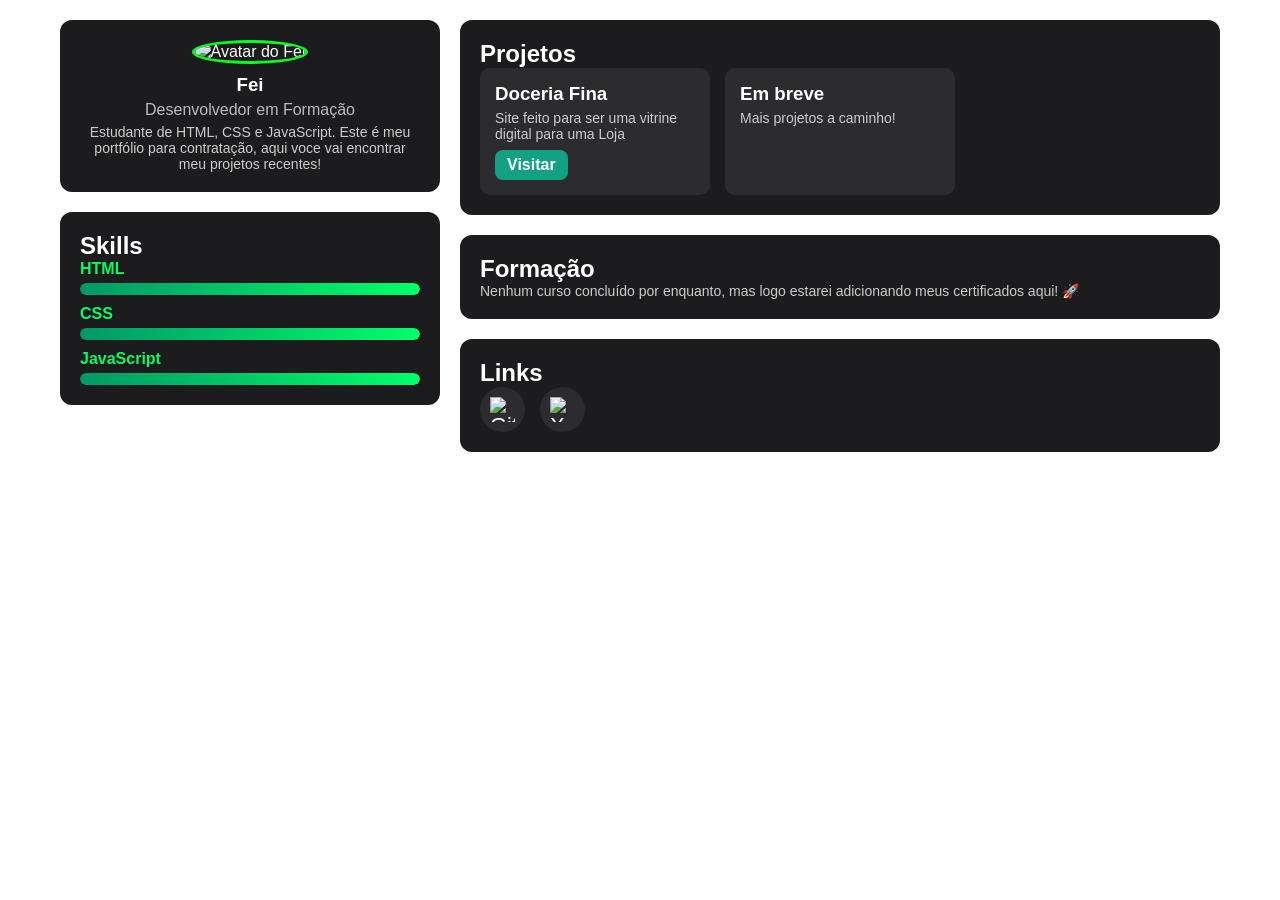
==== index.html @ 3c9e32b0 "Add files via upload" ====
<!DOCTYPE html>
<html lang="pt-BR">
<head>
  <meta charset="UTF-8">
  <meta name="viewport" content="width=device-width, initial-scale=1.0">
  <title>Portfólio do Fei</title>
  <link rel="icon" type="image/png" href="imagens/Crest of Sheikah.png">
  <link rel="stylesheet" href="style.css">
</head>
<body>

<main class="container">
  <!-- LADO ESQUERDO -->
  <aside class="left-panel">
    <!-- PERFIL -->
    <section class="profile-card">
      <img class="avatar" src="imagens/fei-avatar.jpg" alt="Avatar do Fei">
      <h1>Fei</h1>
      <p class="role">Desenvolvedor em Formação</p>
      <p class="bio">Estudante de HTML, CSS e JavaScript. 
        Este é meu portfólio para contratação, 
        aqui voce vai encontrar meu projetos recentes!</p>
    </section>

    <!-- SKILLS -->
    <section class="info-card skills-card">
      <h2>Skills</h2>
      <div class="skills">
        <div class="skill">
          <span>HTML</span>
          <div class="bar"><div class="fill" style="width: 80%;"></div></div>
        </div>
        <div class="skill">
          <span>CSS</span>
          <div class="bar"><div class="fill" style="width: 70%;"></div></div>
        </div>
        <div class="skill">
          <span>JavaScript</span>
          <div class="bar"><div class="fill" style="width: 40%;"></div></div>
        </div>
      </div>
    </section>
  </aside>

  <!-- LADO DIREITO -->
  <section class="right-panel">
    <!-- PROJETOS -->
    <section class="info-card">
      <h2>Projetos</h2>
      <div class="projects-grid">
        <div class="project">
          <h3>Doceria Fina</h3>
          <p>Site feito para ser uma vitrine digital para uma Loja</p>
          <a href="https://solange-alves-docaria-fina.netlify.app/" target="_blank" rel="noopener noreferrer" class="btn">Visitar</a>
        </div>
        <div class="project">
          <h3>Em breve</h3>
          <p>Mais projetos a caminho!</p>
        </div>
      </div>
    </section>

    <!-- FORMAÇÃO -->
    <section class="info-card">
      <h2>Formação</h2>
      <div class="formation">
        <p style="color:#ccc; font-size:14px;">Nenhum curso concluído por enquanto, mas logo estarei adicionando meus certificados aqui! 🚀</p>
      </div>
    </section>

    <!-- LINKS EXTERNOS -->
    <section class="info-card">
      <h2>Links</h2>
      <div class="links">
  <a href="https://github.com/FeiRune12" target="_blank" rel="noopener noreferrer" class="icon-btn">
    <img src="imagens/github.png" alt="GitHub">
  </a>
  <a href="https://x.com/AichiSendou1234" target="_blank" rel="noopener noreferrer" class="icon-btn">
    <img src="imagens/twitter.png" alt="X">
  </a>
</div>
    </section>
  </section>
</main>

<footer>
  <p>Feito por Fei — 2025</p>
</footer>

</body>
</html>
---- style.css ----
/* RESET */
* {
  margin: 0;
  padding: 0;
  box-sizing: border-box;
  font-family: 'Inter', sans-serif;
}

body {
  background: url('imagens/bg-desktop.jpg') no-repeat center center fixed;
  background-size: cover;
  color: #ffffff;
  font-family: 'Inter', sans-serif;
}


/* CONTAINER PRINCIPAL DIVIDIDO */
.container {
  display: flex;
  max-width: 1200px;
  margin: 0 auto;
  gap: 20px;
  padding: 20px;
}

/* LADO ESQUERDO */
.left-panel {
  flex: 1;
  display: flex;
  flex-direction: column;
  gap: 20px;
}

/* LADO DIREITO */
.right-panel {
  flex: 2;
  display: flex;
  flex-direction: column;
  gap: 20px;
}

/* PROFILE CARD */
.profile-card {
  text-align: center;
  padding: 20px;
  background: #1c1c1e;
  border-radius: 12px;
  transition: all 0.3s ease;
}

.profile-card:hover {
  box-shadow: 0 0 20px #00b469;
  transform: translateY(-5px);
}

.profile-card .avatar {
  width: 120px;
  height: 120px;
  border-radius: 50%;
  border: 3px solid #00ff22;
  margin-bottom: 10px;
  object-fit: cover;
  transition: transform 0.3s ease;
}

.profile-card .avatar:hover {
  transform: scale(1.05) rotate(2deg);
}

.profile-card h1 { color: #ffffff; margin-bottom: 5px; }
.profile-card .role { color: #fff; opacity: 0.7; }
.profile-card .bio { color: #ccc; font-size: 14px; margin-top: 5px; }

/* INFO CARDS */
.info-card {
  background: #1c1c1e;
  border-radius: 12px;
  padding: 20px;
  transition: all 0.3s ease;
}

.info-card:hover {
  box-shadow: 0 0 20px #046e4b;
  transform: translateY(-5px);
}

/* PROJECTS GRID */
.projects-grid {
  display: grid;
  grid-template-columns: repeat(auto-fill, minmax(200px, 1fr));
  gap: 15px;
}

.project {
  background: #2c2c2e;
  padding: 15px;
  border-radius: 10px;
  transition: 0.3s;
}

.project:hover {
  box-shadow: 0 0 15px #00ffb3;
  transform: translateY(-3px);
}

.project h3 { color: #fff; margin-bottom: 5px; }
.project p { color: #ccc; font-size: 14px; }

/* BOTÕES */
.btn {
  display: inline-block;
  margin-top: 8px;
  padding: 6px 12px;
  background: #00ffc88e;
  color: #fff;
  border-radius: 8px;
  font-weight: bold;
  text-decoration: none;
  transition: all 0.3s ease;
}

.btn:hover {
  background: #00a78b;
  transform: scale(1.05);
  box-shadow: 0 0 8px #008031;
}

/* SKILLS */
.skills {
  display: flex;
  flex-direction: column;
  gap: 10px;
}

.skill span { font-weight: bold; color: #00ff62; }

.bar {
  width: 100%;
  height: 12px;
  background: #222;
  border-radius: 8px;
  overflow: hidden;
  margin-top: 5px;
}

.fill {
  height: 100%;
  background: linear-gradient(90deg, #009966, #00ff6a);
  border-radius: 8px;
  animation: grow 2s ease forwards;
}

@keyframes grow { from { width: 0; } to { width: var(--target-width); } }

/* LINKS COM ÍCONES */
.links {
  display: flex;
  gap: 15px;
}

.icon-btn {
  display: flex;
  align-items: center;
  justify-content: center;
  width: 45px;
  height: 45px;
  background: #2c2c2e;
  border-radius: 50%;
  color: #fff;
  font-size: 22px;
  transition: 0.3s;
}

.icon-btn:hover {
  background: #009b9b;
  color: #fff;
  transform: scale(1.1);
  box-shadow: 0 0 10px #00ff73;
}

.icon-btn img {
  width: 25px;   /* tamanho do ícone */
  height: 25px;
  object-fit: contain;
  display: block;
  margin: auto;
  transition: transform 0.3s ease, filter 0.3s ease;
}

.icon-btn:hover img {
  transform: scale(1.2);
  filter: drop-shadow(0 0 5px #00b963);
}

/* FOOTER */
footer {
  text-align: center;
  margin-top: 30px;
  opacity: 0.7;
}

/* RESPONSIVO */
@media (max-width: 900px) {
  .container {
    flex-direction: column;
  }
}
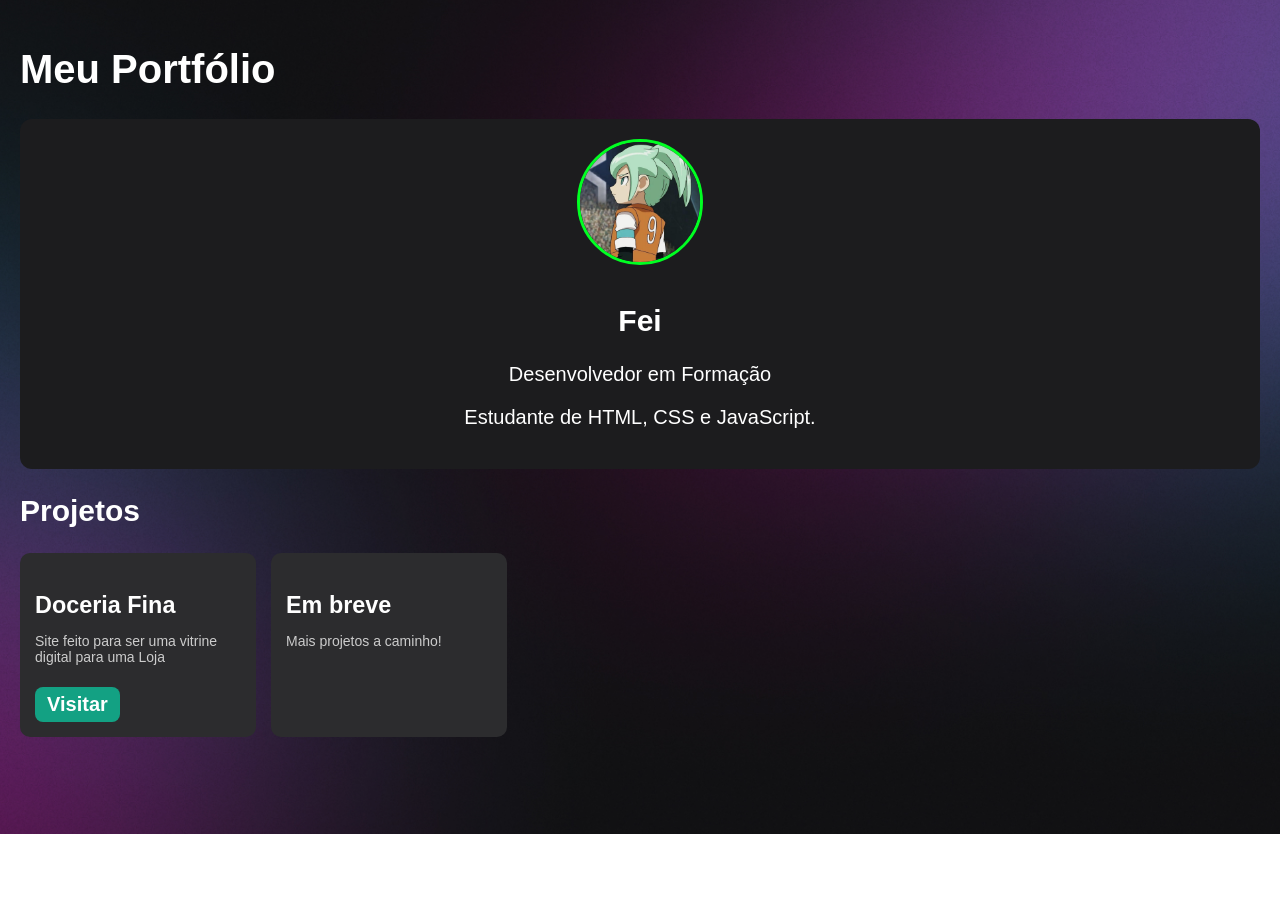
==== commit 9aa9d1c2: "Enhance index.html with styles and layout improvements Added styling for the portfolio page and impr" ====
--- a/index.html
+++ b/index.html
@@ -4,88 +4,152 @@
   <meta charset="UTF-8">
   <meta name="viewport" content="width=device-width, initial-scale=1.0">
   <title>Portfólio do Fei</title>
-  <link rel="icon" type="image/png" href="imagens/Crest of Sheikah.png">
-  <link rel="stylesheet" href="style.css">
+  <style>
+    /* Corpo da página */
+    body {
+      background: url(imagens/bg-desktop.jpg) no-repeat center center;
+      background-size: cover;
+      color: #fff;
+      font-size: 20px;
+      font-family: Arial, sans-serif;
+      margin: 0;
+      padding: 20px;
+    }
+
+    /* Transição suave nos links e botões */
+    a, button {
+      transition: all 0.3s ease;
+    }
+
+    /* Efeito de hover no texto */
+    h1:hover {
+      color: orange;
+      transform: scale(1.1);
+    }
+
+    /* Responsividade básica */
+    @media (max-width: 600px) {
+      body {
+        font-size: 16px;
+      }
+      h1 {
+        font-size: 40px;
+      }
+    }
+
+    /* Seção de conteúdo */
+    .content {
+      max-width: 800px;
+      margin: 20px auto;
+      text-align: center;
+    }
+
+    /* PROFILE CARD */
+    .profile-card {
+      text-align: center;
+      padding: 20px;
+      background: #1c1c1e;
+      border-radius: 12px;
+      transition: all 0.3s ease;
+    }
+
+    .profile-card:hover {
+      box-shadow: 0 0 20px #00b469;
+      transform: translateY(-5px);
+    }
+
+    .profile-card .avatar {
+      width: 120px;
+      height: 120px;
+      border-radius: 50%;
+      border: 3px solid #00ff22;
+      margin-bottom: 10px;
+      object-fit: cover;
+      transition: transform 0.3s ease;
+    }
+
+    .profile-card .avatar:hover {
+      transform: scale(1.05) rotate(2deg);
+    }
+
+    /* PROJECTS GRID */
+    .projects-grid {
+      display: grid;
+      grid-template-columns: repeat(auto-fill, minmax(200px, 1fr));
+      gap: 15px;
+    }
+
+    .project {
+      background: #2c2c2e;
+      padding: 15px;
+      border-radius: 10px;
+      transition: 0.3s;
+    }
+
+    .project:hover {
+      box-shadow: 0 0 15px #00ffb3;
+      transform: translateY(-3px);
+    }
+
+    .project h3 { color: #fff; margin-bottom: 5px; }
+    .project p { color: #ccc; font-size: 14px; }
+
+    /* BOTÕES */
+    .btn {
+      display: inline-block;
+      margin-top: 8px;
+      padding: 6px 12px;
+      background: #00ffc88e;
+      color: #fff;
+      border-radius: 8px;
+      font-weight: bold;
+      text-decoration: none;
+      transition: all 0.3s ease;
+    }
+
+    .btn:hover {
+      background: #00a78b;
+      transform: scale(1.05);
+      box-shadow: 0 0 8px #008031;
+    }
+
+  </style>
 </head>
 <body>
 
-<main class="container">
-  <!-- LADO ESQUERDO -->
-  <aside class="left-panel">
-    <!-- PERFIL -->
-    <section class="profile-card">
-      <img class="avatar" src="imagens/fei-avatar.jpg" alt="Avatar do Fei">
-      <h1>Fei</h1>
-      <p class="role">Desenvolvedor em Formação</p>
-      <p class="bio">Estudante de HTML, CSS e JavaScript. 
-        Este é meu portfólio para contratação, 
-        aqui voce vai encontrar meu projetos recentes!</p>
+  <h1>Meu Portfólio</h1>
+
+  <main class="container">
+    <!-- LADO ESQUERDO -->
+    <aside class="left-panel">
+      <!-- PERFIL -->
+      <section class="profile-card">
+        <img class="avatar" src="imagens/fei-avatar.jpg" alt="Avatar do Fei">
+        <h2>Fei</h2>
+        <p class="role">Desenvolvedor em Formação</p>
+        <p class="bio">Estudante de HTML, CSS e JavaScript.</p>
+      </section>
+    </aside>
+
+    <!-- LADO DIREITO -->
+    <section class="right-panel">
+      <!-- PROJETOS -->
+      <section class="info-card">
+        <h2>Projetos</h2>
+        <div class="projects-grid">
+          <div class="project">
+            <h3>Doceria Fina</h3>
+            <p>Site feito para ser uma vitrine digital para uma Loja</p>
+            <a href="https://solange-alves-docaria-fina.netlify.app/" target="_blank" rel="noopener noreferrer" class="btn">Visitar</a>
+          </div>
+          <div class="project">
+            <h3>Em breve</h3>
+            <p>Mais projetos a caminho!</p>
+          </div>
+        </div>
+      </section>
     </section>
-
-    <!-- SKILLS -->
-    <section class="info-card skills-card">
-      <h2>Skills</h2>
-      <div class="skills">
-        <div class="skill">
-          <span>HTML</span>
-          <div class="bar"><div class="fill" style="width: 80%;"></div></div>
-        </div>
-        <div class="skill">
-          <span>CSS</span>
-          <div class="bar"><div class="fill" style="width: 70%;"></div></div>
-        </div>
-        <div class="skill">
-          <span>JavaScript</span>
-          <div class="bar"><div class="fill" style="width: 40%;"></div></div>
-        </div>
-      </div>
-    </section>
-  </aside>
-
-  <!-- LADO DIREITO -->
-  <section class="right-panel">
-    <!-- PROJETOS -->
-    <section class="info-card">
-      <h2>Projetos</h2>
-      <div class="projects-grid">
-        <div class="project">
-          <h3>Doceria Fina</h3>
-          <p>Site feito para ser uma vitrine digital para uma Loja</p>
-          <a href="https://solange-alves-docaria-fina.netlify.app/" target="_blank" rel="noopener noreferrer" class="btn">Visitar</a>
-        </div>
-        <div class="project">
-          <h3>Em breve</h3>
-          <p>Mais projetos a caminho!</p>
-        </div>
-      </div>
-    </section>
-
-    <!-- FORMAÇÃO -->
-    <section class="info-card">
-      <h2>Formação</h2>
-      <div class="formation">
-        <p style="color:#ccc; font-size:14px;">Nenhum curso concluído por enquanto, mas logo estarei adicionando meus certificados aqui! 🚀</p>
-      </div>
-    </section>
-
-    <!-- LINKS EXTERNOS -->
-    <section class="info-card">
-      <h2>Links</h2>
-      <div class="links">
-  <a href="https://github.com/FeiRune12" target="_blank" rel="noopener noreferrer" class="icon-btn">
-    <img src="imagens/github.png" alt="GitHub">
-  </a>
-  <a href="https://x.com/AichiSendou1234" target="_blank" rel="noopener noreferrer" class="icon-btn">
-    <img src="imagens/twitter.png" alt="X">
-  </a>
-</div>
-    </section>
-  </section>
-</main>
-
-<footer>
-  <p>Feito por Fei — 2025</p>
-</footer>
+  </main>
 
 </body>
 </html>
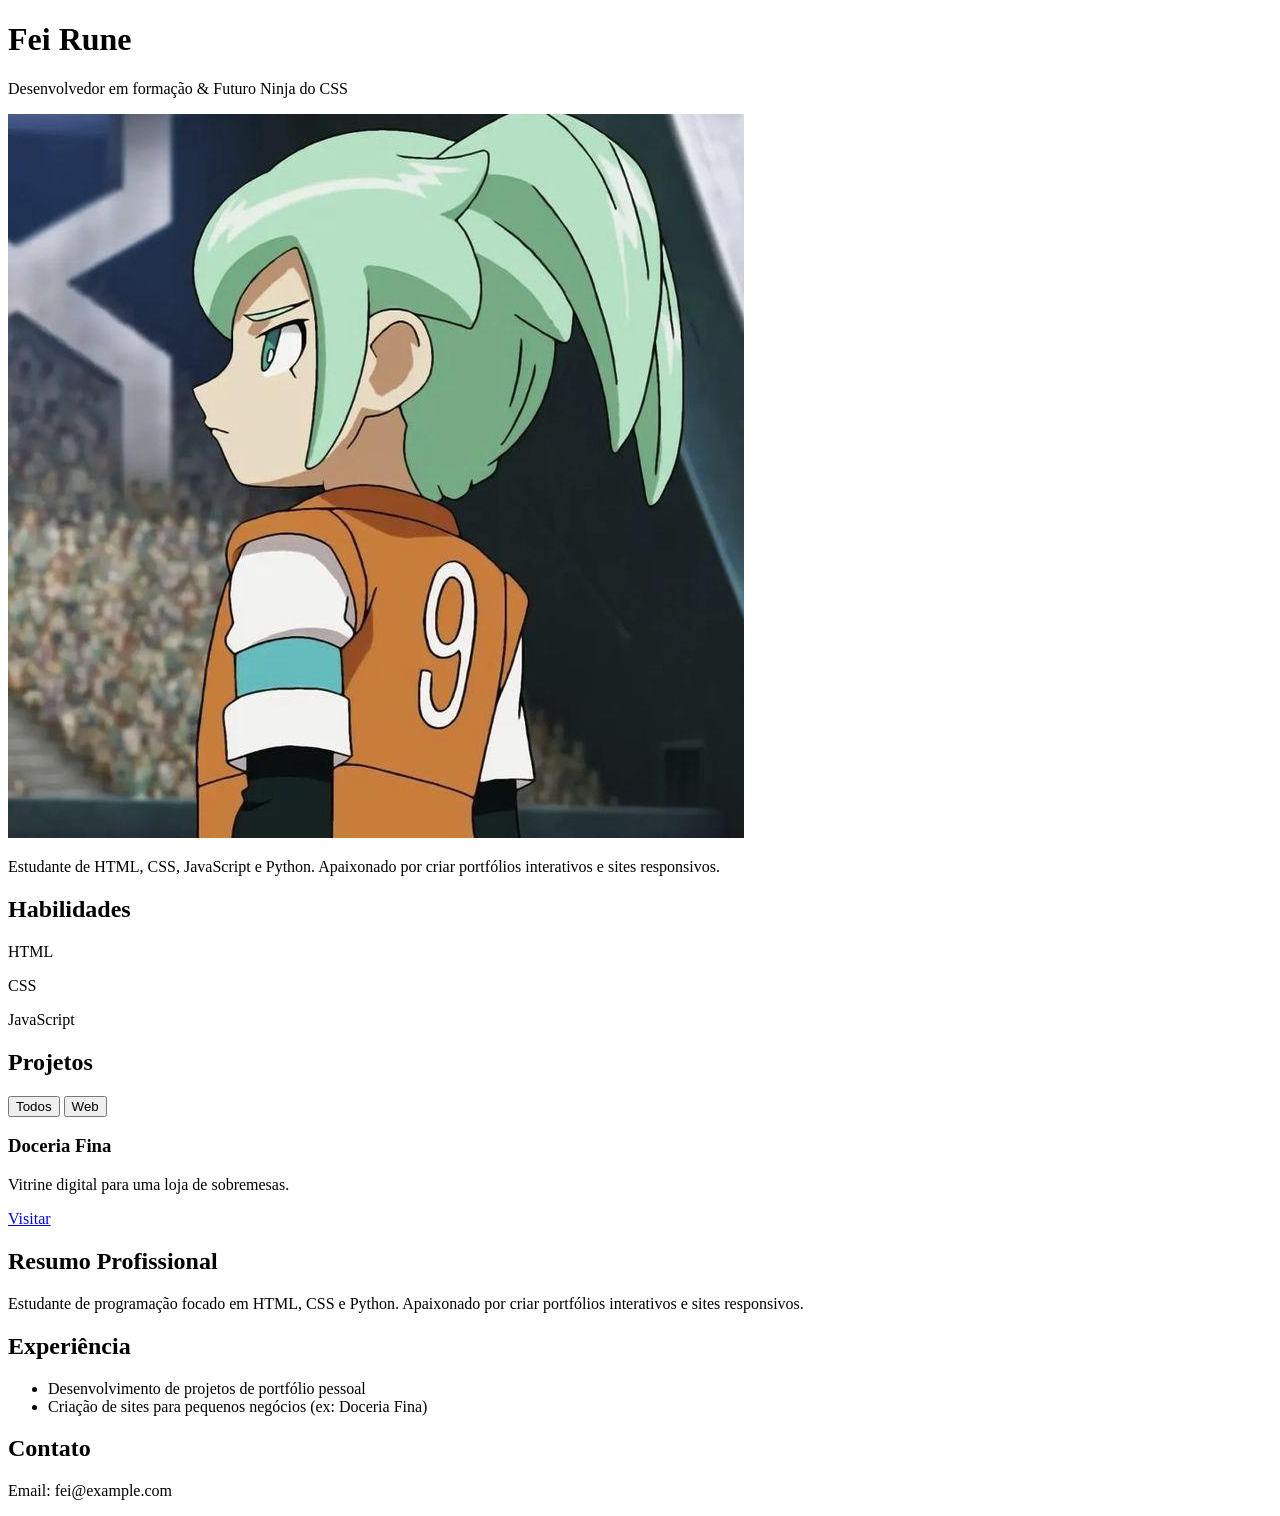
==== commit 61cb4955: "Revise portfolio structure and include resume section Updated the portfolio layout and added a resum" ====
--- a/index.html
+++ b/index.html
@@ -3,153 +3,71 @@
 <head>
   <meta charset="UTF-8">
   <meta name="viewport" content="width=device-width, initial-scale=1.0">
-  <title>Portfólio do Fei</title>
-  <style>
-    /* Corpo da página */
-    body {
-      background: url(imagens/bg-desktop.jpg) no-repeat center center;
-      background-size: cover;
-      color: #fff;
-      font-size: 20px;
-      font-family: Arial, sans-serif;
-      margin: 0;
-      padding: 20px;
-    }
-
-    /* Transição suave nos links e botões */
-    a, button {
-      transition: all 0.3s ease;
-    }
-
-    /* Efeito de hover no texto */
-    h1:hover {
-      color: orange;
-      transform: scale(1.1);
-    }
-
-    /* Responsividade básica */
-    @media (max-width: 600px) {
-      body {
-        font-size: 16px;
-      }
-      h1 {
-        font-size: 40px;
-      }
-    }
-
-    /* Seção de conteúdo */
-    .content {
-      max-width: 800px;
-      margin: 20px auto;
-      text-align: center;
-    }
-
-    /* PROFILE CARD */
-    .profile-card {
-      text-align: center;
-      padding: 20px;
-      background: #1c1c1e;
-      border-radius: 12px;
-      transition: all 0.3s ease;
-    }
-
-    .profile-card:hover {
-      box-shadow: 0 0 20px #00b469;
-      transform: translateY(-5px);
-    }
-
-    .profile-card .avatar {
-      width: 120px;
-      height: 120px;
-      border-radius: 50%;
-      border: 3px solid #00ff22;
-      margin-bottom: 10px;
-      object-fit: cover;
-      transition: transform 0.3s ease;
-    }
-
-    .profile-card .avatar:hover {
-      transform: scale(1.05) rotate(2deg);
-    }
-
-    /* PROJECTS GRID */
-    .projects-grid {
-      display: grid;
-      grid-template-columns: repeat(auto-fill, minmax(200px, 1fr));
-      gap: 15px;
-    }
-
-    .project {
-      background: #2c2c2e;
-      padding: 15px;
-      border-radius: 10px;
-      transition: 0.3s;
-    }
-
-    .project:hover {
-      box-shadow: 0 0 15px #00ffb3;
-      transform: translateY(-3px);
-    }
-
-    .project h3 { color: #fff; margin-bottom: 5px; }
-    .project p { color: #ccc; font-size: 14px; }
-
-    /* BOTÕES */
-    .btn {
-      display: inline-block;
-      margin-top: 8px;
-      padding: 6px 12px;
-      background: #00ffc88e;
-      color: #fff;
-      border-radius: 8px;
-      font-weight: bold;
-      text-decoration: none;
-      transition: all 0.3s ease;
-    }
-
-    .btn:hover {
-      background: #00a78b;
-      transform: scale(1.05);
-      box-shadow: 0 0 8px #008031;
-    }
-
-  </style>
+  <title>Portfólio & Currículo do Fei</title>
+  <link rel="stylesheet" href="style.css">
 </head>
 <body>
 
-  <h1>Meu Portfólio</h1>
+  <!-- Header -->
+  <header>
+    <h1>Fei Rune</h1>
+    <p>Desenvolvedor em formação & Futuro Ninja do CSS</p>
+  </header>
 
-  <main class="container">
-    <!-- LADO ESQUERDO -->
-    <aside class="left-panel">
-      <!-- PERFIL -->
-      <section class="profile-card">
-        <img class="avatar" src="imagens/fei-avatar.jpg" alt="Avatar do Fei">
-        <h2>Fei</h2>
-        <p class="role">Desenvolvedor em Formação</p>
-        <p class="bio">Estudante de HTML, CSS e JavaScript.</p>
-      </section>
-    </aside>
+  <!-- Perfil -->
+  <section class="profile reveal">
+    <img src="imagens/fei-avatar.jpg" alt="Avatar do Fei" class="avatar">
+    <p>Estudante de HTML, CSS, JavaScript e Python. Apaixonado por criar portfólios interativos e sites responsivos.</p>
+  </section>
 
-    <!-- LADO DIREITO -->
-    <section class="right-panel">
-      <!-- PROJETOS -->
-      <section class="info-card">
-        <h2>Projetos</h2>
-        <div class="projects-grid">
-          <div class="project">
-            <h3>Doceria Fina</h3>
-            <p>Site feito para ser uma vitrine digital para uma Loja</p>
-            <a href="https://solange-alves-docaria-fina.netlify.app/" target="_blank" rel="noopener noreferrer" class="btn">Visitar</a>
-          </div>
-          <div class="project">
-            <h3>Em breve</h3>
-            <p>Mais projetos a caminho!</p>
-          </div>
-        </div>
-      </section>
-    </section>
-  </main>
+  <!-- Habilidades -->
+  <section class="skills reveal">
+    <h2>Habilidades</h2>
+    <div class="skill">
+      <p>HTML</p>
+      <div class="skill-bar"><div class="skill-fill" data-width="68%"></div></div>
+    </div>
+    <div class="skill">
+      <p>CSS</p>
+      <div class="skill-bar"><div class="skill-fill" data-width="55%"></div></div>
+    </div>
+    <div class="skill">
+      <p>JavaScript</p>
+      <div class="skill-bar"><div class="skill-fill" data-width="30%"></div></div>
+    </div>
+  </section>
 
+  <!-- Projetos com filtros -->
+  <section class="projects reveal">
+    <h2>Projetos</h2>
+    <div class="filters">
+      <button data-filter="all">Todos</button>
+      <button data-filter="web">Web</button>
+    </div>
+    <div class="projects-grid">
+      <div class="project" data-category="web">
+        <h3>Doceria Fina</h3>
+        <p>Vitrine digital para uma loja de sobremesas.</p>
+        <a href="https://solange-alves-docaria-fina.netlify.app/" target="_blank" rel="noopener noreferrer" class="btn">Visitar</a>
+      </div>
+    </div>
+  </section>
+
+  <!-- Currículo -->
+  <section class="resume reveal">
+    <h2>Resumo Profissional</h2>
+    <p>Estudante de programação focado em HTML, CSS e Python. Apaixonado por criar portfólios interativos e sites responsivos.</p>
+
+    <h2>Experiência</h2>
+    <ul>
+      <li>Desenvolvimento de projetos de portfólio pessoal</li>
+      <li>Criação de sites para pequenos negócios (ex: Doceria Fina)</li>
+    </ul>
+
+    <h2>Contato</h2>
+    <p>Email: fei@example.com</p>
+  </section>
+
+  <script src="script.js"></script>
 </body>
 </html>
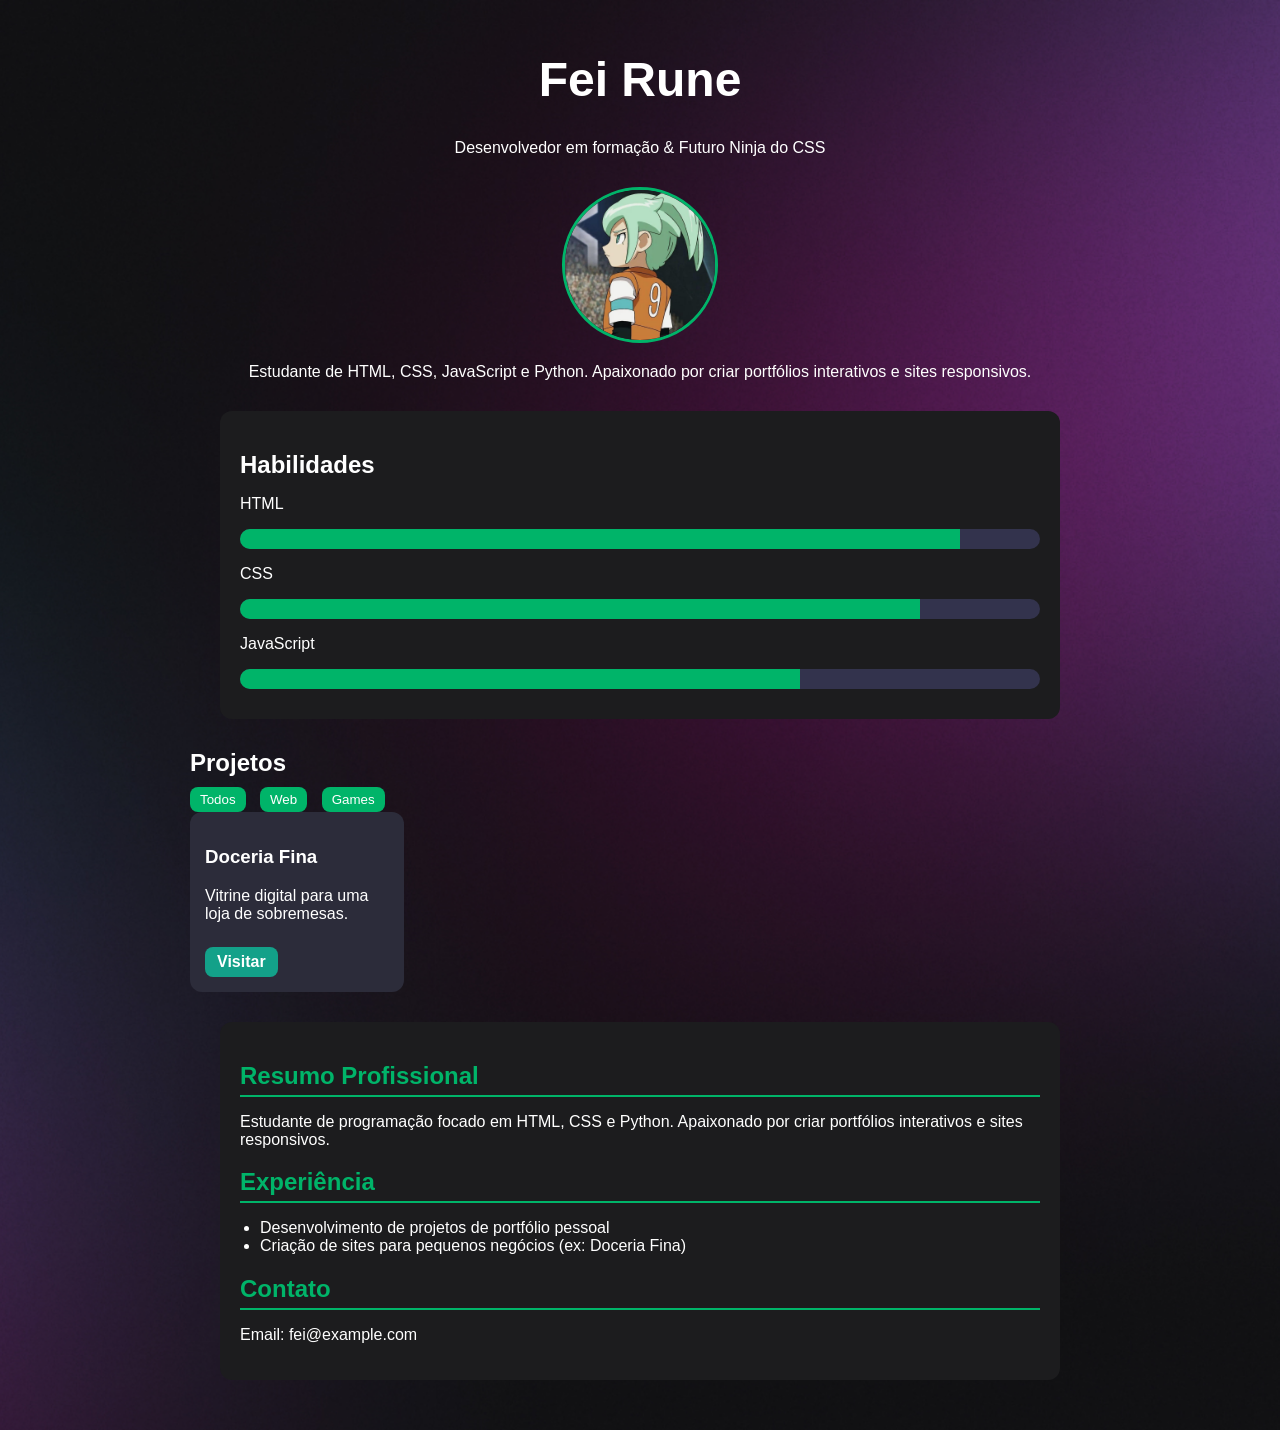
==== commit 0fd27c84: "Revise skills and enhance project filter options Updated skill levels and added a new button for gam" ====
--- a/index.html
+++ b/index.html
@@ -15,34 +15,35 @@
   </header>
 
   <!-- Perfil -->
-  <section class="profile reveal">
+  <section class="profile">
     <img src="imagens/fei-avatar.jpg" alt="Avatar do Fei" class="avatar">
     <p>Estudante de HTML, CSS, JavaScript e Python. Apaixonado por criar portfólios interativos e sites responsivos.</p>
   </section>
 
   <!-- Habilidades -->
-  <section class="skills reveal">
+  <section class="skills">
     <h2>Habilidades</h2>
     <div class="skill">
       <p>HTML</p>
-      <div class="skill-bar"><div class="skill-fill" data-width="68%"></div></div>
+      <div class="skill-bar"><div class="skill-fill" style="width:90%;"></div></div>
     </div>
     <div class="skill">
       <p>CSS</p>
-      <div class="skill-bar"><div class="skill-fill" data-width="55%"></div></div>
+      <div class="skill-bar"><div class="skill-fill" style="width:85%;"></div></div>
     </div>
     <div class="skill">
       <p>JavaScript</p>
-      <div class="skill-bar"><div class="skill-fill" data-width="30%"></div></div>
+      <div class="skill-bar"><div class="skill-fill" style="width:70%;"></div></div>
     </div>
   </section>
 
-  <!-- Projetos com filtros -->
-  <section class="projects reveal">
+  <!-- Projetos -->
+  <section class="projects">
     <h2>Projetos</h2>
     <div class="filters">
       <button data-filter="all">Todos</button>
       <button data-filter="web">Web</button>
+      <button data-filter="game">Games</button>
     </div>
     <div class="projects-grid">
       <div class="project" data-category="web">
@@ -50,11 +51,12 @@
         <p>Vitrine digital para uma loja de sobremesas.</p>
         <a href="https://solange-alves-docaria-fina.netlify.app/" target="_blank" rel="noopener noreferrer" class="btn">Visitar</a>
       </div>
+      <!-- Pode adicionar mais projetos aqui -->
     </div>
   </section>
 
   <!-- Currículo -->
-  <section class="resume reveal">
+  <section class="resume">
     <h2>Resumo Profissional</h2>
     <p>Estudante de programação focado em HTML, CSS e Python. Apaixonado por criar portfólios interativos e sites responsivos.</p>
 
--- a/style.css
+++ b/style.css
@@ -0,0 +1,180 @@
+/* Corpo e fundo */
+body {
+  background: url(imagens/bg-desktop.jpg) no-repeat center center;
+  background-size: cover;
+  color: #fff;
+  font-family: Arial, sans-serif;
+  margin: 0;
+  padding: 20px;
+}
+
+/* Header */
+header {
+  text-align: center;
+  margin-bottom: 30px;
+}
+
+header h1 {
+  font-size: 48px;
+  color: #ffffff;
+  transition: transform 0.3s ease;
+}
+
+header h1:hover {
+  transform: scale(1.1) rotate(-2deg);
+}
+
+/* Perfil */
+.profile {
+  text-align: center;
+  margin-bottom: 30px;
+}
+
+.profile .avatar {
+  width: 150px;
+  height: 150px;
+  border-radius: 50%;
+  object-fit: cover;
+  border: 3px solid #00b469;
+}
+
+/* Habilidades */
+.skills {
+  max-width: 800px;
+  margin: 0 auto 30px auto;
+  padding: 20px;
+  background: #1c1c1e;
+  border-radius: 12px;
+}
+
+.skills h2 {
+  color: #ffffff;
+  margin-bottom: 15px;
+}
+
+.skill-bar {
+  background: #33334d;
+  border-radius: 10px;
+  overflow: hidden;
+  height: 20px;
+  margin-bottom: 10px;
+}
+
+.skill-fill {
+  height: 100%;
+  background: #00b469;
+  width: 0;
+  transition: width 1s ease;
+}
+
+/* Projetos */
+.projects {
+  max-width: 900px;
+  margin: 0 auto 30px auto;
+}
+
+.projects h2 {
+  color: #ffffff;
+  margin-bottom: 10px;
+}
+
+.projects-grid {
+  display: grid;
+  grid-template-columns: repeat(auto-fill, minmax(200px, 1fr));
+  gap: 15px;
+}
+
+.project {
+  background: #2c2c3a;
+  padding: 15px;
+  border-radius: 12px;
+  transition: 0.3s;
+}
+
+.project:hover {
+  box-shadow: 0 0 20px #ff9f1c;
+  transform: translateY(-5px);
+}
+
+/* Botão */
+.btn {
+  display: inline-block;
+  margin-top: 8px;
+  padding: 6px 12px;
+  background: #00ffc88e;
+  color: #fff;
+  border-radius: 8px;
+  font-weight: bold;
+  text-decoration: none;
+  transition: all 0.3s ease;
+}
+
+.btn:hover {
+  background: #00a78b;
+  transform: scale(1.05);
+  box-shadow: 0 0 8px #008031;
+}
+
+/* Filtros */
+.filters button {
+  padding: 5px 10px;
+  margin-right: 10px;
+  background: #00b469;
+  border: none;
+  border-radius: 8px;
+  color: #fff;
+  cursor: pointer;
+  transition: transform 0.3s, background 0.3s;
+}
+
+.filters button:hover {
+  transform: scale(1.1);
+  background: #00ff88;
+}
+
+/* Currículo */
+.resume {
+  max-width: 800px;
+  margin: 0 auto 30px auto;
+  padding: 20px;
+  background: #1c1c1e;
+  border-radius: 12px;
+}
+
+.resume h2 {
+  color: #00b469;
+  margin-bottom: 10px;
+  border-bottom: 2px solid #00b469;
+  padding-bottom: 5px;
+}
+
+.resume ul {
+  padding-left: 20px;
+}
+
+/* Scroll reveal */
+.reveal {
+  opacity: 0;
+  transform: translateY(50px);
+  transition: all 0.6s ease;
+}
+
+.reveal.active {
+  opacity: 1;
+  transform: translateY(0);
+}
+
+/* Responsividade */
+@media (max-width: 768px) {
+  .projects-grid {
+    grid-template-columns: 1fr;
+  }
+
+  header h1 {
+    font-size: 36px;
+  }
+
+  .skills, .resume {
+    padding: 15px;
+  }
+}
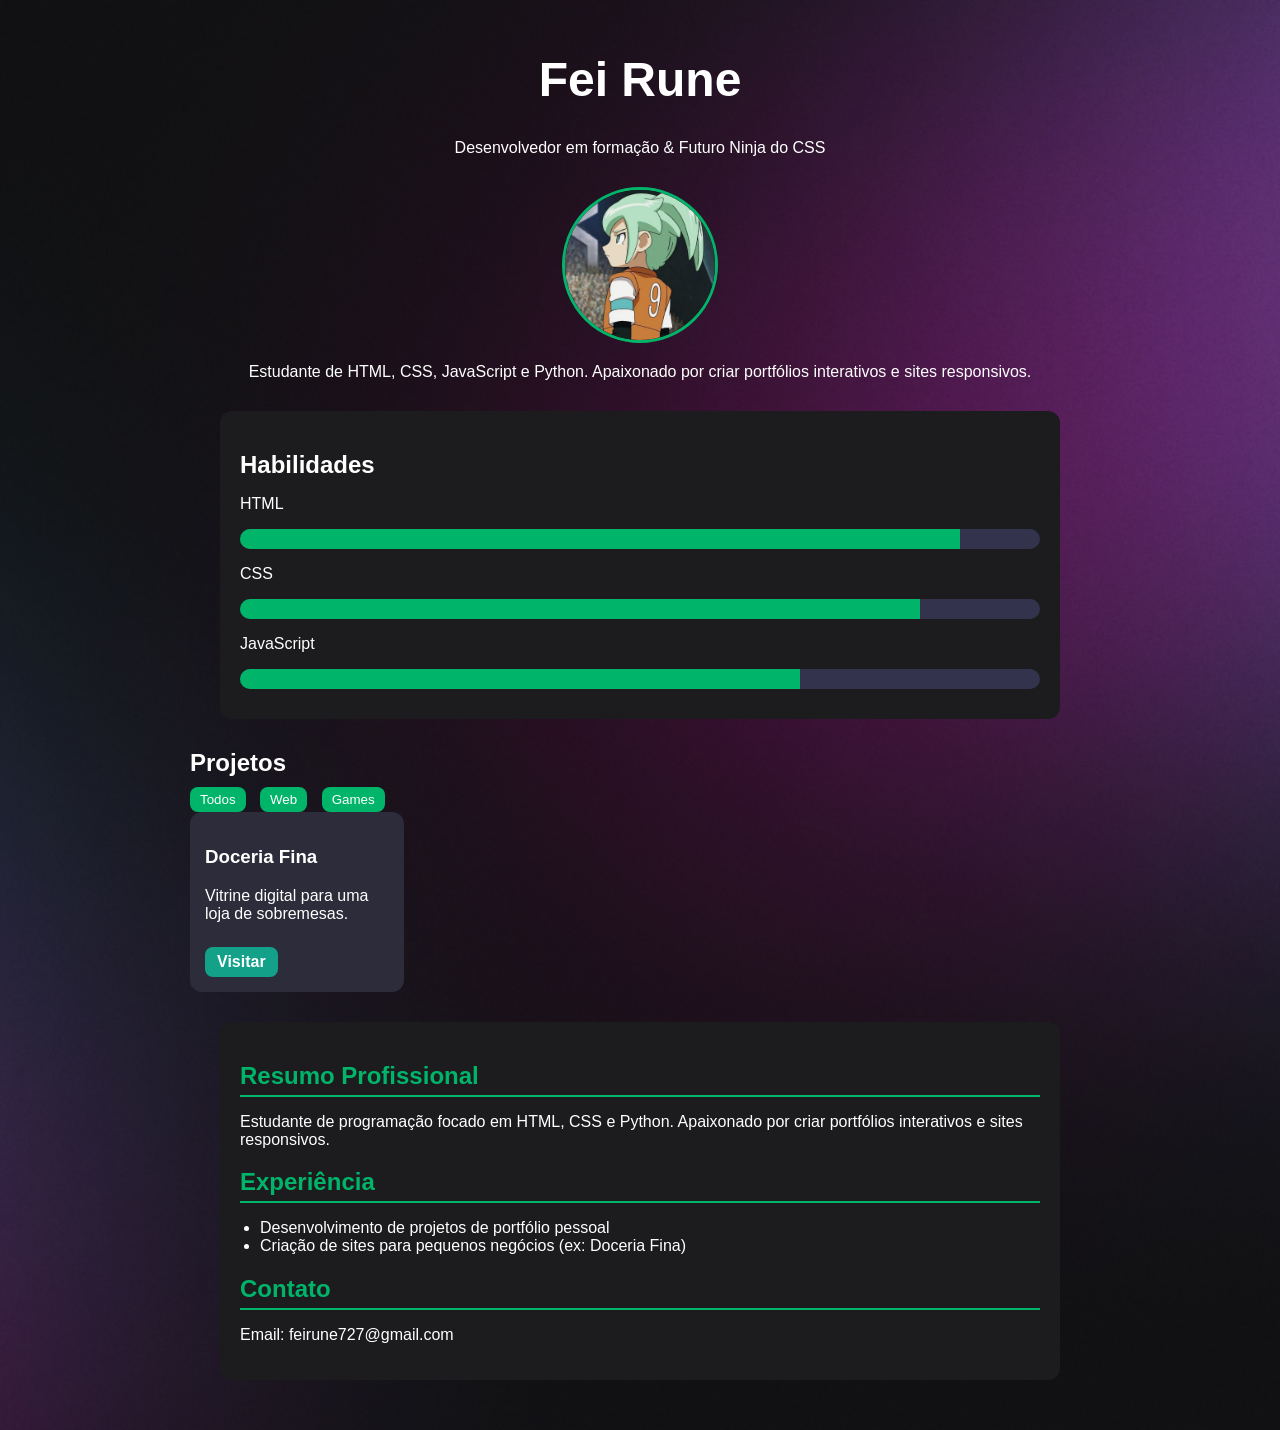
==== commit 78e35e08: "Change contact email in index.html Updated contact email in the resume section." ====
--- a/index.html
+++ b/index.html
@@ -67,9 +67,10 @@
     </ul>
 
     <h2>Contato</h2>
-    <p>Email: fei@example.com</p>
+    <p>Email: feirune727@gmail.com</p>
   </section>
 
   <script src="script.js"></script>
 </body>
 </html>
+
--- a/style.css
+++ b/style.css
@@ -154,14 +154,9 @@
 
 /* Scroll reveal */
 .reveal {
-  opacity: 0;
+  opacity: 1;
   transform: translateY(50px);
-  transition: all 0.6s ease;
-}
-
-.reveal.active {
-  opacity: 1;
-  transform: translateY(0);
+  transition: none;
 }
 
 /* Responsividade */
@@ -178,3 +173,4 @@
     padding: 15px;
   }
 }
+
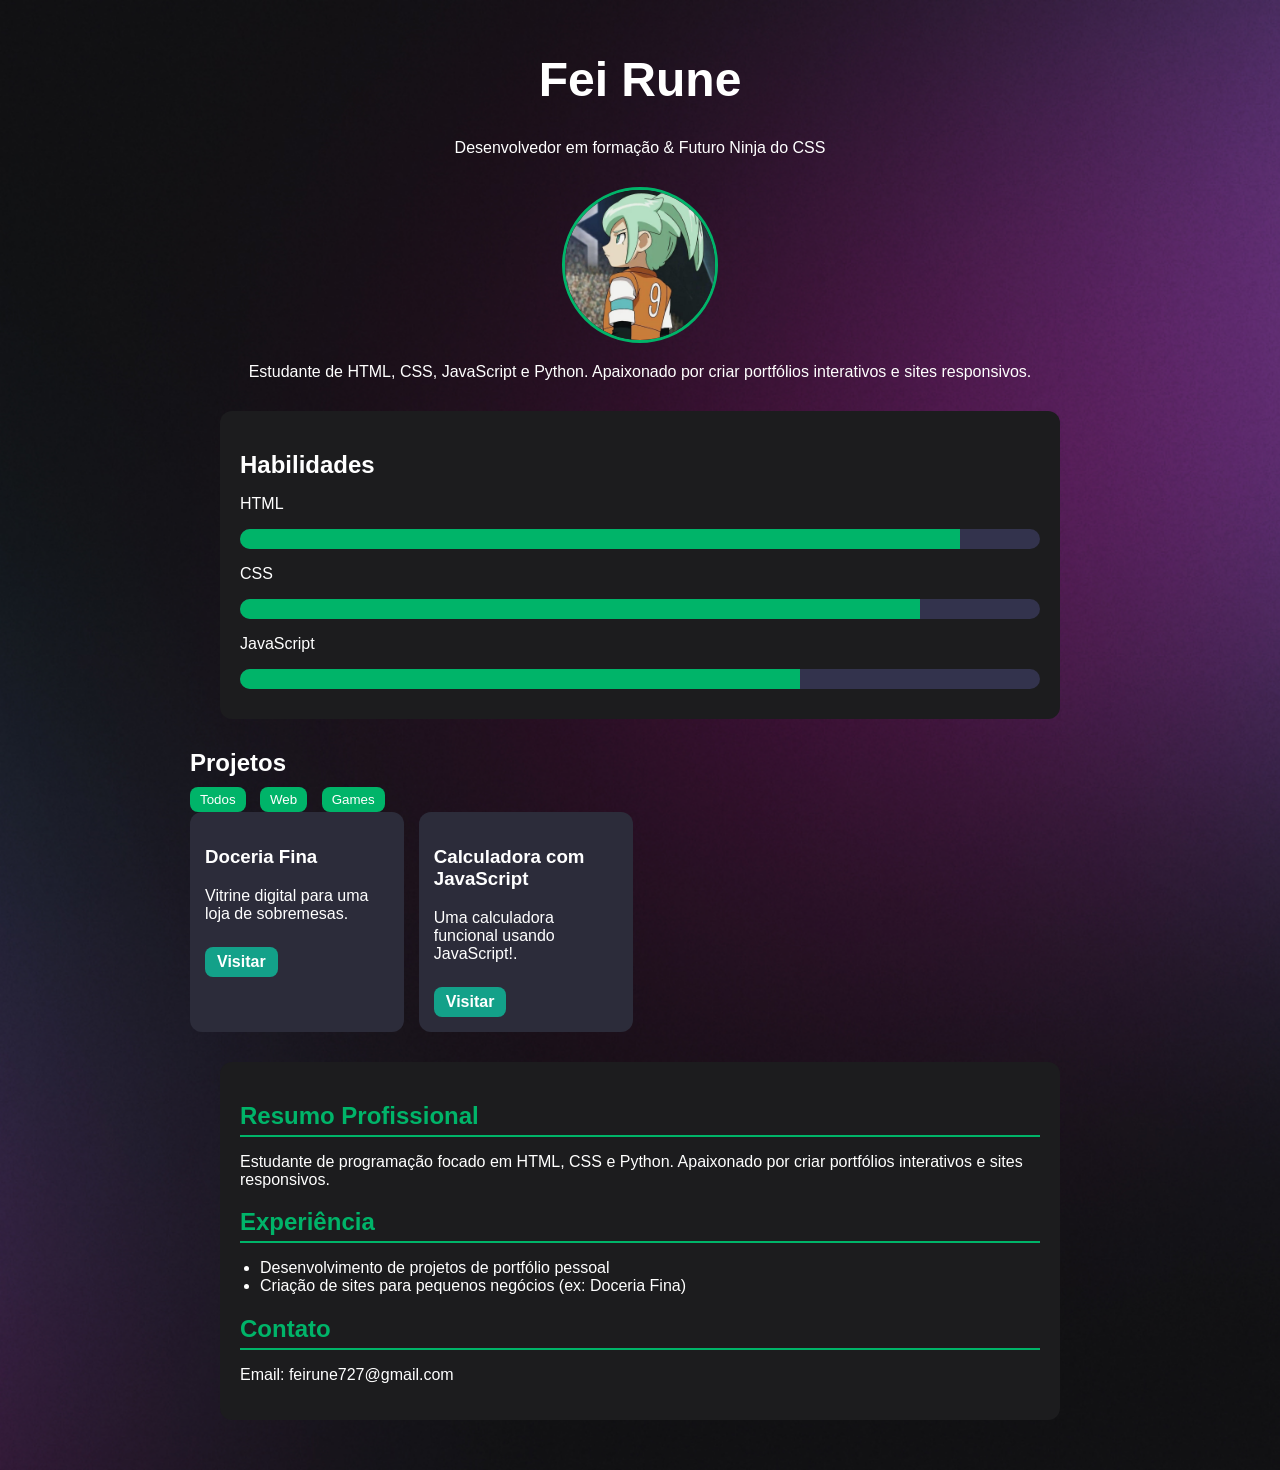
==== commit b6ea3a98: "Update index.html with new project details Added a new project section for a JavaScript calculator." ====
--- a/index.html
+++ b/index.html
@@ -52,6 +52,12 @@
         <a href="https://solange-alves-docaria-fina.netlify.app/" target="_blank" rel="noopener noreferrer" class="btn">Visitar</a>
       </div>
       <!-- Pode adicionar mais projetos aqui -->
+      <div class="project" data-category="game">
+        <h3>Calculadora com JavaScript</h3>
+        <p>Uma calculadora funcional usando JavaScript!.</p>
+        <a href="https://feirune12.github.io/Calculadora-Fei/" target="_blank" rel="noopener noreferrer" class="btn">Visitar</a>
+      </div>
+      
     </div>
   </section>
 
@@ -74,3 +80,4 @@
 </body>
 </html>
 
+
